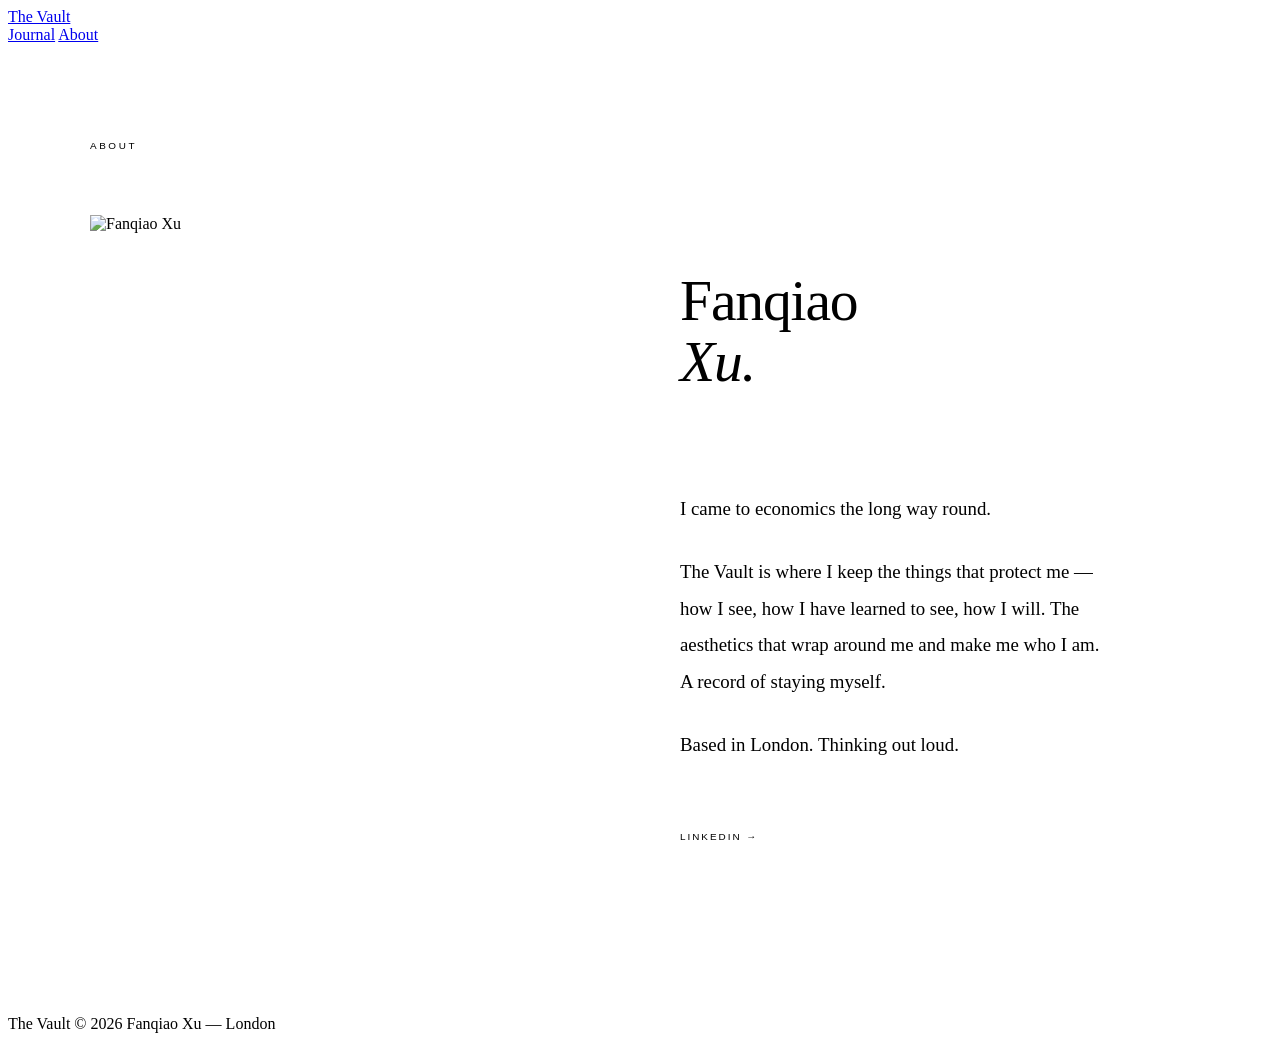
==== about.html @ ec9c1c25 "Add files via upload" ====
<!DOCTYPE html>
<html lang="en">
<head>
    <meta charset="UTF-8">
    <meta name="viewport" content="width=device-width, initial-scale=1.0">
    <title>About — The Vault</title>
    <link rel="stylesheet" href="vault.css">
    <style>
        .about-wrap {
            max-width: 1100px;
            margin: 0 auto;
            padding: 96px 52px 120px;
        }

        .about-label {
            font-family: 'Jost', sans-serif;
            font-size: 0.62em;
            letter-spacing: 0.26em;
            text-transform: uppercase;
            color: var(--pale);
            display: block;
            margin-bottom: 64px;
        }

        .about-grid {
            display: grid;
            grid-template-columns: 1fr 1fr;
            gap: 80px;
            align-items: start;
        }

        /* photo */
        .about-img {
            position: relative;
        }

        .about-img img {
            width: 100%;
            aspect-ratio: 3/4;
            object-fit: cover;
            object-position: center top;
            display: block;
            filter: saturate(0.72) contrast(1.06);
        }

        /* text side */
        .about-text {
            padding-top: 16px;
        }

        .about-name {
            font-family: 'Cormorant', serif;
            font-size: clamp(2.8em, 4.5vw, 4.2em);
            font-weight: 300;
            line-height: 1.06;
            letter-spacing: -0.02em;
            color: var(--ink);
            margin-bottom: 48px;
        }

        .about-name em { font-style: italic; }

        .about-bio {
            font-size: 1.18em;
            font-weight: 300;
            color: var(--mid);
            line-height: 1.95;
            border-top: 1px solid var(--rule);
            padding-top: 32px;
            max-width: 420px;
        }

        .about-bio p + p { margin-top: 1.4em; }

        /* LinkedIn link */
        .about-link {
            display: inline-block;
            margin-top: 48px;
            font-family: 'Jost', sans-serif;
            font-size: 0.62em;
            letter-spacing: 0.2em;
            text-transform: uppercase;
            color: var(--ink);
            text-decoration: none;
            border-bottom: 1px solid var(--ink);
            padding-bottom: 2px;
            transition: opacity 0.2s;
        }
        .about-link:hover { opacity: 0.45; }

        @media (max-width: 768px) {
            .about-wrap { padding: 72px 24px 80px; }
            .about-grid { grid-template-columns: 1fr; gap: 48px; }
            .about-img img { aspect-ratio: 4/5; }
        }
    </style>
</head>
<body class="page-wrap">

<nav class="site-nav">
    <a href="index.html" class="nav-logo">The Vault</a>
    <div class="nav-links">
        <a href="index.html">Journal</a>
        <a href="about.html" class="active">About</a>
    </div>
</nav>

<div class="about-wrap">
    <span class="about-label reveal">About</span>

    <div class="about-grid">

        <div class="about-img reveal">
            <img src="me.JPG" alt="Fanqiao Xu">
        </div>

        <div class="about-text">
            <h1 class="about-name reveal">Fanqiao<br><em>Xu.</em></h1>
            <div class="about-bio reveal">
                <p>I came to economics the long way round.</p>
                <p>The Vault is where I keep the things that protect me — how I see, how I have learned to see, how I will. The aesthetics that wrap around me and make me who I am. A record of staying myself.</p>
                <p>Based in London. Thinking out loud.</p>
            </div>
            <a href="https://www.linkedin.com/in/fanqiao-xu-17881b331" class="about-link reveal" target="_blank" rel="noopener">LinkedIn →</a>
        </div>

    </div>
</div>

<footer class="site-footer">
    <span>The Vault</span>
    <span>© 2026 Fanqiao Xu — London</span>
</footer>

<script>
    const observer = new IntersectionObserver(entries => {
        entries.forEach(e => {
            if (e.isIntersecting) { e.target.classList.add('visible'); observer.unobserve(e.target); }
        });
    }, { threshold: 0.08 });
    document.querySelectorAll('.reveal').forEach((el, i) => {
        el.style.transitionDelay = (i * 0.07) + 's';
        observer.observe(el);
    });
</script>
</body>
</html>
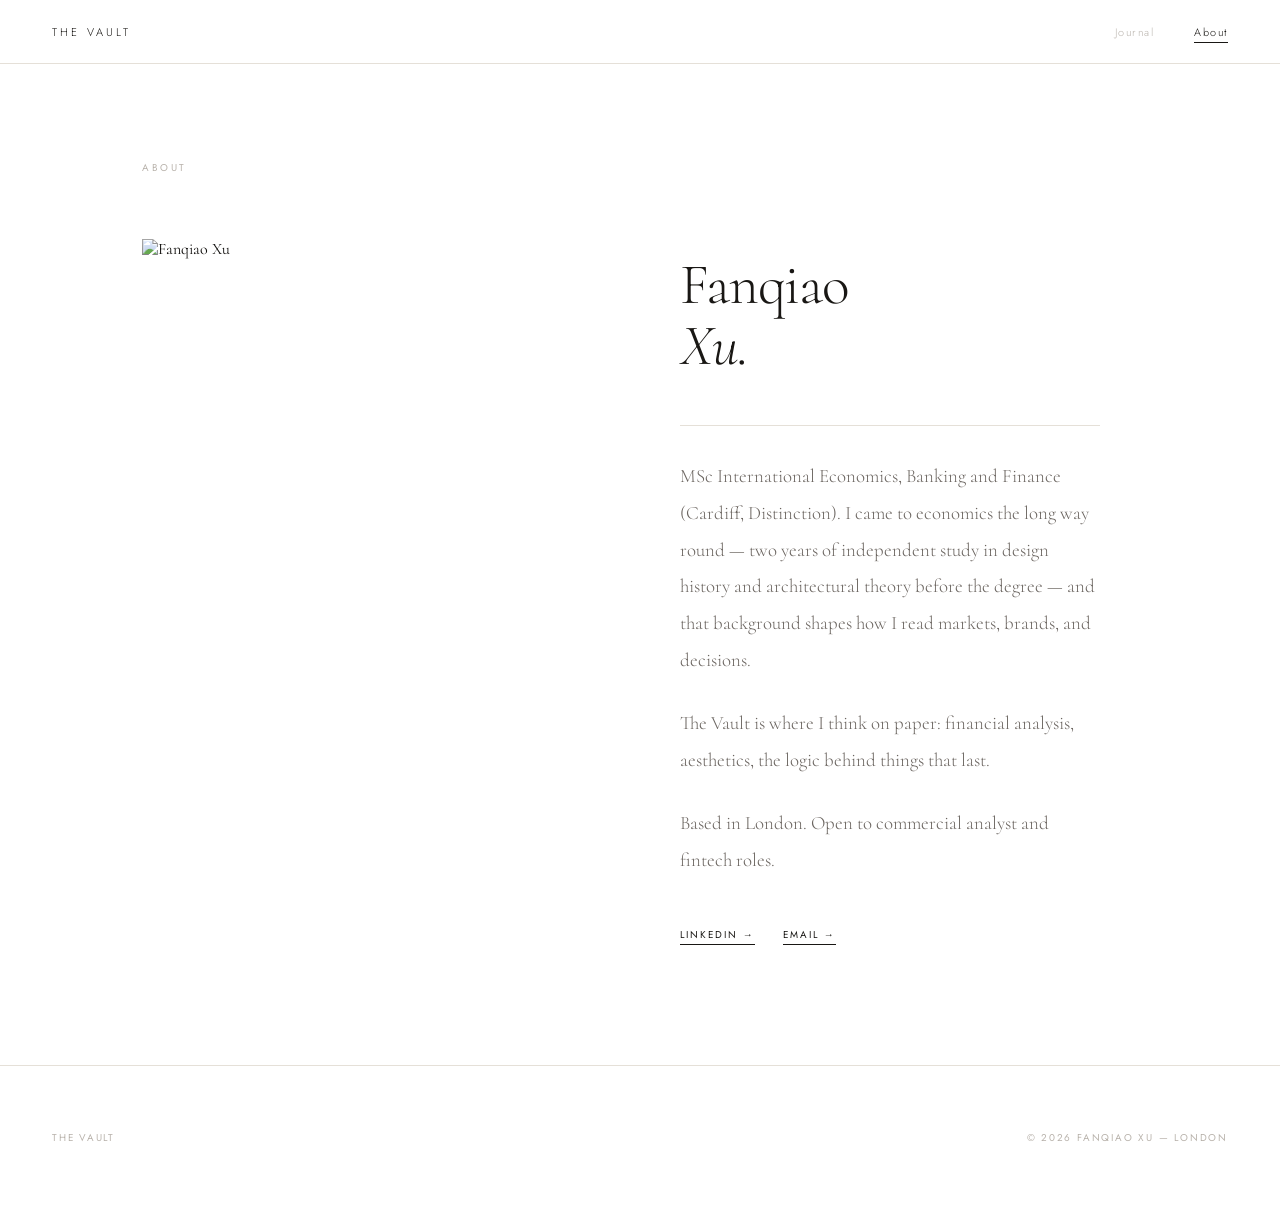
==== commit 4576283b: "Add files via upload" ====
--- a/about.html
+++ b/about.html
@@ -117,11 +117,12 @@
         <div class="about-text">
             <h1 class="about-name reveal">Fanqiao<br><em>Xu.</em></h1>
             <div class="about-bio reveal">
-                <p>I came to economics the long way round.</p>
-                <p>The Vault is where I keep the things that protect me — how I see, how I have learned to see, how I will. The aesthetics that wrap around me and make me who I am. A record of staying myself.</p>
-                <p>Based in London. Thinking out loud.</p>
+                <p>MSc International Economics, Banking and Finance (Cardiff, Distinction). I came to economics the long way round — two years of independent study in design history and architectural theory before the degree — and that background shapes how I read markets, brands, and decisions.</p>
+                <p>The Vault is where I think on paper: financial analysis, aesthetics, the logic behind things that last.</p>
+                <p>Based in London. Open to commercial analyst and fintech roles.</p>
             </div>
-            <a href="https://www.linkedin.com/in/fanqiao-xu-17881b331" class="about-link reveal" target="_blank" rel="noopener">LinkedIn →</a>
+            <a href="https://www.linkedin.com/in/fanqiao-faye-xu-17881b331" class="about-link reveal" target="_blank" rel="noopener">LinkedIn →</a>
+            <a href="mailto:xufanqiao202409@outlook.com" class="about-link reveal" style="margin-left: 24px;">Email →</a>
         </div>
 
     </div>
--- a/vault.css
+++ b/vault.css
@@ -0,0 +1,123 @@
+/* ═══════════════════════════════════════
+   THE VAULT — shared stylesheet
+   Tone: Cereal-adjacent. White, warm,
+   generous space,衬线字体, no clutter.
+═══════════════════════════════════════ */
+
+@import url('https://fonts.googleapis.com/css2?family=Cormorant:ital,wght@0,300;0,400;0,500;1,300;1,400;1,500&family=Cormorant+Garamond:ital,wght@0,300;0,400;1,300;1,400&family=Jost:wght@300;400&display=swap');
+
+*, *::before, *::after { box-sizing: border-box; margin: 0; padding: 0; }
+
+:root {
+    --white:   #FFFFFF;
+    --paper:   #FAF8F5;
+    --ink:     #191714;
+    --mid:     #6B6560;
+    --pale:    #B8B2AB;
+    --rule:    #E5E0D8;
+    --warm:    #C8A882;   /* accent — used sparingly */
+}
+
+html { scroll-behavior: smooth; }
+
+body {
+    background: var(--white);
+    font-family: 'Cormorant', 'Cormorant Garamond', Georgia, serif;
+    color: var(--ink);
+    margin: 0;
+    -webkit-font-smoothing: antialiased;
+}
+
+/* ── NAV ─────────────────────────────── */
+.site-nav {
+    position: fixed;
+    top: 0; left: 0; right: 0;
+    z-index: 200;
+    padding: 0 52px;
+    height: 64px;
+    display: flex;
+    align-items: center;
+    justify-content: space-between;
+    background: rgba(255,255,255,0.96);
+    backdrop-filter: blur(12px);
+    -webkit-backdrop-filter: blur(12px);
+    border-bottom: 1px solid var(--rule);
+}
+
+.nav-logo {
+    font-family: 'Jost', sans-serif;
+    font-size: 0.7em;
+    font-weight: 300;
+    letter-spacing: 0.28em;
+    text-transform: uppercase;
+    color: var(--ink);
+    text-decoration: none;
+}
+
+.nav-links {
+    display: flex;
+    gap: 40px;
+    align-items: center;
+}
+
+.nav-links a {
+    font-family: 'Jost', sans-serif;
+    font-size: 0.68em;
+    font-weight: 300;
+    letter-spacing: 0.14em;
+    color: var(--pale);
+    text-decoration: none;
+    transition: color 0.25s;
+    position: relative;
+}
+
+.nav-links a:hover,
+.nav-links a.active {
+    color: var(--ink);
+}
+
+.nav-links a.active::after {
+    content: '';
+    position: absolute;
+    bottom: -3px;
+    left: 0; right: 0;
+    height: 1px;
+    background: var(--ink);
+}
+
+/* ── PAGE WRAPPER ─────────────────────── */
+.page-wrap {
+    padding-top: 64px; /* nav height */
+}
+
+/* ── FOOTER ──────────────────────────── */
+.site-footer {
+    padding: 64px 52px;
+    border-top: 1px solid var(--rule);
+    display: flex;
+    justify-content: space-between;
+    align-items: center;
+    font-family: 'Jost', sans-serif;
+    font-size: 0.62em;
+    letter-spacing: 0.18em;
+    text-transform: uppercase;
+    color: var(--pale);
+}
+
+/* ── FADE-IN ─────────────────────────── */
+.reveal {
+    opacity: 0;
+    transform: translateY(18px);
+    transition: opacity 0.8s ease, transform 0.8s ease;
+}
+.reveal.visible {
+    opacity: 1;
+    transform: translateY(0);
+}
+
+/* ── MOBILE ──────────────────────────── */
+@media (max-width: 768px) {
+    .site-nav { padding: 0 24px; }
+    .nav-links { gap: 24px; }
+    .site-footer { padding: 40px 24px; flex-direction: column; gap: 8px; text-align: center; }
+}
